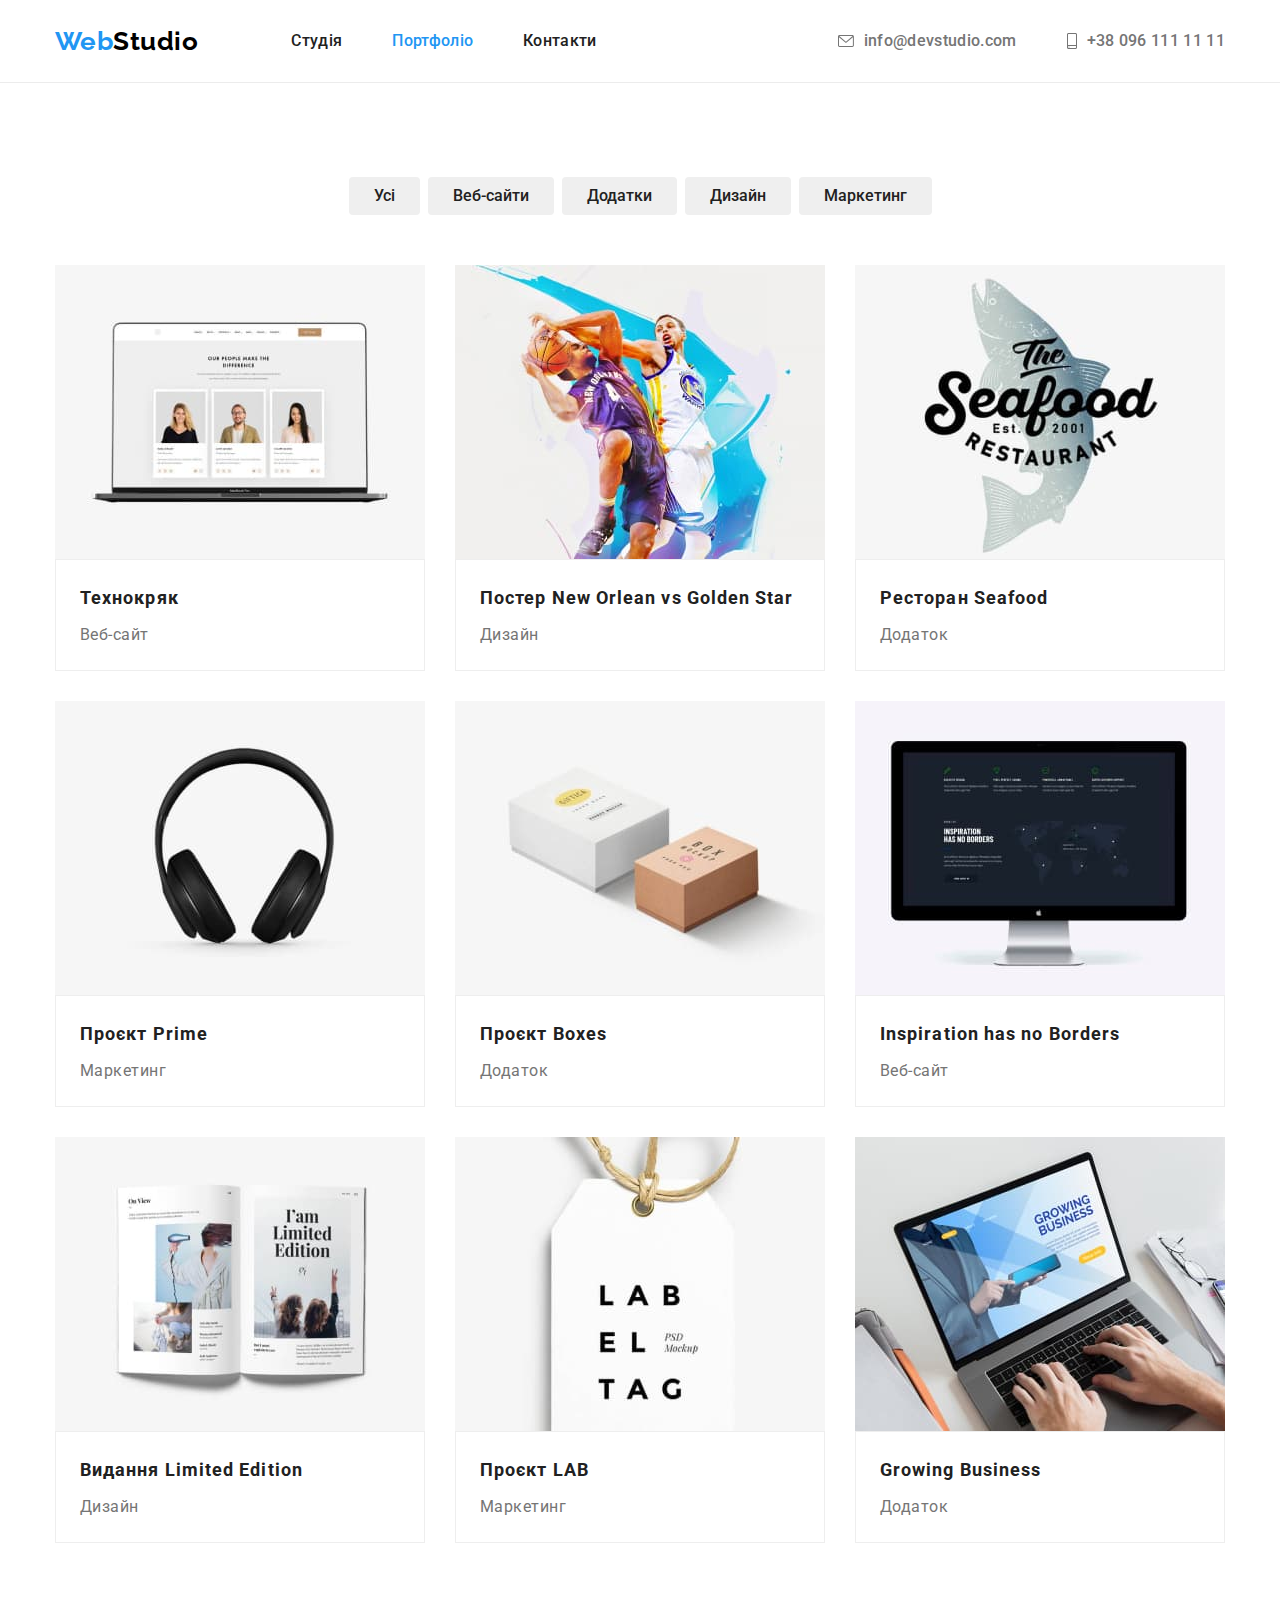
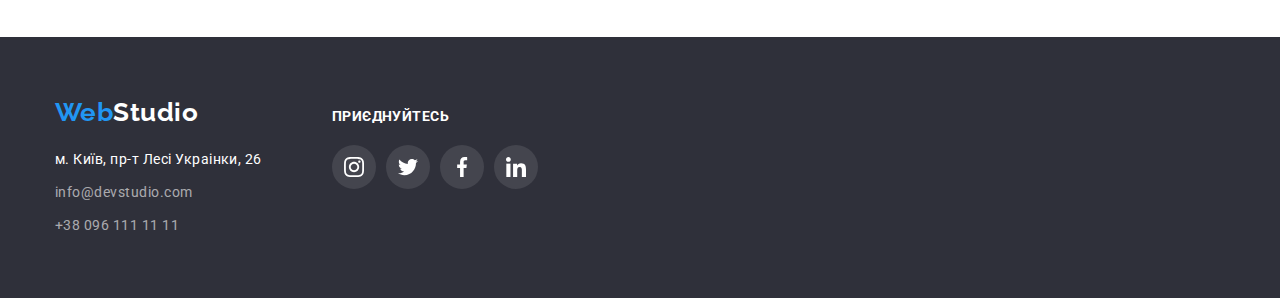
==== portfolio.html @ cd7bb786 "Update index.html file" ====
<!DOCTYPE html>
<html lang="en">
<head>
    <meta charset="UTF-8">
    <meta http-equiv="X-UA-Compatible" content="IE=edge">
    <meta name="viewport" content="width=device-width, initial-scale=1.0">
    <title>Document</title>
    <link rel="preconnect" href="https://fonts.googleapis.com">
    <link rel="preconnect" href="https://fonts.gstatic.com" crossorigin>
    <link href="https://fonts.googleapis.com/css2?family=Raleway:wght@700&family=Roboto:wght@400;500;700;900&display=swap"
        rel="stylesheet">
    <link rel="stylesheet" href="https://cdn.jsdelivr.net/npm/modern-normalize@1.1.0/modern-normalize.min.css">
    <link rel="stylesheet" href="./css/styles.css">
</head>
<body>
    <header class="page-header-portfolio">
        <div class="container header-box">
            <nav class="main-nav">
                <a href="./index.html" class="logo logo-header link">
                    Web<span>Studio</span>
                </a>
                <ul class="site-nav list">
                    <li class="item"><a href="./index.html" class="link">Студія</a></li>
                    <li class="item"><a href="./portfolio.html" class="link current">Портфоліо</a></li>
                    <li class="item"><a href="" class="link">Контакти</a></li>
                </ul>
            </nav>
            <ul class="auth-nav list">
                <li class="item">
                    <a href="mailto:info@devstudio.com" class="auth-nav-mail link">
                        <svg class="header-mail" width="16" height="12">
                            <use href="./images/icons.svg#icon-envelope"></use>
                        </svg>
                        info@devstudio.com
                    </a>
                </li>
            
                <li class="item">
                    <a href="tel:+380961111111" class="auth-nav-phone link">
                        <svg class="header-mail" width="10" height="16">
                            <use href="./images/icons.svg#icon-smartphone2x"></use>
                        </svg>
            
            
                        +38 096 111 11 11</a>
                </li>
            </ul>
        </div>
    </header>
    <main>
        <section class="portfolio-filter">
            <div class="container">   
            <ul class="list filter-list">
                <li class="filter-item"><button type="button" class="portfolio-buttons">Усі</button></li>
                <li class="filter-item"><button type="button" class="portfolio-buttons">Веб-сайти</button></li>
                <li class="filter-item"><button type="button" class="portfolio-buttons">Додатки</button></li>
                <li class="filter-item"><button type="button" class="portfolio-buttons">Дизайн</button></li>
                <li class="filter-item"><button type="button" class="portfolio-buttons">Маркетинг</button></li>
            </ul>
    
    <h1 class="hero-title visually-hidden">Наше портфоліо</h1>
    
        <ul class="list porfolio-box">
            <li class="portfolio-item">
                <a href="" class="link portfolio-link">
              <div class="portfolio-card-wrapper">
                    <img src="./images/technokrjak.jpg" alt="three-photos" width="370">
                    
                    <p class="overlay">Ресурс пропонує комплексні пропозиції з різним рівнем функціоналу та сервісів. Все це дозволить
                        відвідувачу отримати
                        вичерпні відомості про компанію чи приватну особу.</p>          
                </div>
                
                <div class="box-project">
                    <h2 class="portfolio-list">Технокряк</h2>
                <P class="portfolio-prodject">Веб-сайт</P>
                </div>
                </a>
            </li>
            <li class="portfolio-item">
                <a href="" class="link portfolio-link">
                <img src="./images/poster.jpg" alt="two-basketball-players" width="370">
                <div class="box-project">
                <h2 class="portfolio-list">Постер New Orlean vs Golden Star</h2>
                <P class="portfolio-prodject">Дизайн</P>
                </div>
                </a>
            </li>
            <li class="portfolio-item">
                <a href="" class="link portfolio-link">
                <img src="./images/logo-seafood.jpg" alt="logo-seafood" width="370">
                <div class="box-project">
                <h2 class="portfolio-list">Ресторан Seafood</h2>
                <P class="portfolio-prodject">Додаток</P>
                </div>
                </a>
            </li>
            <li class="portfolio-item">
                <a href="" class="link portfolio-link">
                <img src="./images/projeсt-prime.jpg" alt="headphones" width="370">
                <div class="box-project">
                <h2 class="portfolio-list">Проєкт Prime</h2>
                <P class="portfolio-prodject">Маркетинг</P>
                </div>
                </a>
            </li>
            <li class="portfolio-item">
                <a href="" class="link portfolio-link">
                <img src="./images/project-boxes.jpg" alt="two-boxes" width="370">
                <div class="box-project">
                <h2 class="portfolio-list">Проєкт Boxes</h2>
                <P class="portfolio-prodject">Додаток</P>
                </div>
                </a>
            </li>
            <li class="portfolio-item">
                <a href="" class="link portfolio-link">
                <img src="./images/no-borders.jpg" alt="computer-monitor" width="370">
                <div class="box-project">
                <h2 class="portfolio-list">Inspiration has no Borders</h2>
                <P class="portfolio-prodject">Веб-сайт</P>
                </div>
                </a>
            </li>
            <li class="portfolio-item">
                <a href="" class="link portfolio-link">
                <img src="./images/limited-edition.jpg" alt="computer-monitor" width="370">
                <div class="box-project">
                <h2 class="portfolio-list">Видання Limited Edition</h2>
                <P class="portfolio-prodject">Дизайн</P>
                </div>
                </a>
            </li>
            <li class="portfolio-item">
                <a href=""class="link portfolio-link">
                <img src="./images/project-lab.jpg" alt="label-lab-tag" width="370">
                <div class="box-project">
                <h2 class="portfolio-list">Проєкт LAB</h2>
                <P class="portfolio-prodject">Маркетинг</P>
                </div>
                </a>
            </li>
            <li class="portfolio-item">
                <a href="" class="link portfolio-link">
                <img src="./images/growing-business.jpg" alt="laptop" width="370">
                <div class="box-project">
                <h2 class="portfolio-list">Growing Business</h2>
                <P class="portfolio-prodject">Додаток</P>
                </div>
                </a>
            </li>
        </ul>
        </div>
    </section>
    </main>
    <footer class="page-footer">
        <div class="container footer-box">
            <div>
                <a href="./index.html" class="logo logo-footer link">
                    Web<span>Studio</span>
                </a>
                <address>
                    <ul class="list link">
                        <li class="adress-list"><a href="https://goo.gl/maps/CPtrU1FHBa2aNyZL9" target="_blank"
                                rel="noopener noreferrer nofollow" class="footer-contacts">м. Київ, пр-т Лесі
                                Украінки, 26</a></li>
                        <li class="adress-list"><a href="mailto:info@devstudio.com"
                                class="footer-list-contacts">info@devstudio.com</a></li>
                        <li><a href="tel:+380961111111" class="footer-list-contacts">+38 096 111 11 11</a></li>
                    </ul>
                </address>
            </div>
    
    
            <div class="footer-social">
                <p class="section-title-list call">Приєднуйтесь</p>
                <ul class="footer-social-list list">
                    <li class="footer-sicial-item">
                        <a href="" class="footer-social-link">
                            <svg class="footer-social-icon">
                                <use href="./images/icons.svg#icon-instagram-2"></use>
                            </svg>
    
                        </a>
                    </li>
                    <li class="footer-sicial-item">
                        <a href="" class="footer-social-link">
                            <svg class="footer-social-icon">
                                <use href="images/icons.svg#icon-twitter-2"></use>
                            </svg>
    
                        </a>
                    </li>
                    <li class="footer-sicial-item">
                        <a href="" class="footer-social-link">
                            <svg class="footer-social-icon">
                                <use href="./images/icons.svg#icon-facebook-2"></use>
                            </svg>
                        </a>
                    </li>
                    <li class="footer-sicial-item">
                        <a href="" class="footer-social-link">
                            <svg class="footer-social-icon">
                                <use href="./images/icons.svg#icon-linkedin-2"></use>
                            </svg>
                        </a>
                    </li>
    
                </ul>
            </div>
    
        </div>
    </footer>
    
</body>
</html>
---- css/styles.css ----
:root {
    --basic-color: #757575;
    --second-color: #212121;
    --accent-color: #2196F3;
    --white-color: #ffffff;
}

.list {
    list-style: none;
}
.link {
    text-decoration: none;
}

img {
    display: block;
}
h1,
h2,
h3,
h4,
p {
    margin-top: 0;
    margin-bottom: 0;
}
ul,
ol {
    margin-top: 0;
    margin-bottom: 0;
    padding-left: 0;
}
button {
    cursor: pointer;
}
.header-mail {
    margin-right: 10px;
    /*fill: var(--basic-color); */

}
.header-mail:hover,
.header-mail:focus {
    fill: var(--accent-color);
}
/* Main-nav*/
.container {
    width: 1200px;
    padding-left: 15px;
    padding-right: 15px;
    margin-left: auto;
    margin-right: auto;
}
.main-nav {
    display: flex;
    align-items: center;

}
body {
    font-size: 16px;
    font-family: 'Roboto', sans-serif;
    letter-spacing: 0.03em;
    background-color: var(--white-color);
    }
.logo {
        
        
        font-family: 'Raleway', sans-serif;
        font-weight: 700;
        font-size: 26px;
        line-height: 1.19;
        /* identical to box height */
    
        color: var(--accent-color); 
}
.logo-header {
        margin-right: 93px;
        padding-top: 24px;
        padding-bottom: 24px;
}
.logo span {
    color: #000000;
}
.page-header {
        border-bottom: 1px solid #ECECEC;
        /*padding-top: 0px;
        padding-bottom: 0px;   */
}
.portfolio-filter {
    padding-top: 94px;
    padding-bottom: 94px;
}
.page-header-portfolio {
    border-bottom: 1px solid #ECECEC;  
}
/* Site nav */
.header-box {
    display: flex;
    justify-content: space-between;
    align-items: center;
   /* border-bottom: 1px solid #ECECEC; */
}
.site-nav {
    display: flex;
    align-items: center;
}
.site-nav .item:not(:last-child) {
        margin-right: 50px;
}
/*.site-nav .item{
    display: block;
    padding-top: 8px;
    padding-bottom: 8px;
}*/

.site-nav .link {
        display: block;
        padding-top: 32px;
        padding-bottom: 32px;
        font-weight: 500;
        line-height: 1.14;
        letter-spacing: 0.02em;
        color: var(--second-color);
}
.site-nav .link:hover,
.site-nav .link:focus{
    color: var(--accent-color);
}
/* Site auth-nav */
.auth-nav {
    display: flex;
   }
.auth-nav .item + .item{
    margin-left: 50px;
}

/*.auth-nav .item {
    padding-top: 32px;
    padding-bottom: 32px;
} */
.auth-nav-mail,
.auth-nav-phone{
        display: inline-flex;
        align-items: center;
        padding-top: 32px;
        padding-bottom: 32px;
        font-weight: 500;
        line-height: 16px;
        letter-spacing: 0.02em;
        color: var(--basic-color);
        fill: currentColor;
        
}
.auth-nav-mail:hover,
.auth-nav-mail:focus {
    color: var(--accent-color);
}
.auth-nav-phone:hover,
.auth-nav-phone:focus {
    color: var(--accent-color);
}

.site-nav .current {
        color: var(--accent-color);
}
       
/*  Hero */
.visually-hidden {
    position: absolute;
    white-space: nowrap;
    width: 1px;
    height: 1px;
    overflow: hidden;
    border: 0;
    padding: 0;
    clip: rect(0 0 0 0);
    clip-path: inset(50%);
    margin: -1px;
}
.filter {
        display: block;
        padding-top: 94px;
        padding-bottom: 94px;
}
.filter-list {
        display: flex;
        /*padding-top: 94px; */
        margin-left: auto;
        margin-left: auto;
        margin-bottom: 50px;
        align-items: center;
        justify-content: center;
}
.filter-item:not(:last-child) {
    margin-right: 8px;
    

}
/*.filter-item {
        /*padding: 6px 25px; */


.portfolio-buttons {
        border: none;
        border-radius: 4px;
        padding: 6px 25px;
        font-family: 'Roboto', sans-serif;
        font-weight: 500;
        font-size: 16px;
        line-height: 1.62;
        /* identical to box height, or 162% */
        box-sizing: border-box;
        text-align: center;  
        color: var(--second-color);
}
.portfolio-buttons:hover,
.portfolio-buttons:focus{
    color: var(--white-color);
    background-color: var(--accent-color);
    box-shadow: 0px 2px 0px 0px rgba(0, 0, 0, 0.25);
}
.porfolio-box {
            display: flex;
            flex-wrap: wrap;
            gap: 30px;
}
.box-project {
        padding: 20px 24px;
        border: 1px solid rgba(238, 238, 238, 1);
}

.portfolio-list {
            margin-bottom: 4px;
            font-family: 'Roboto', sans-serif;
            font-weight: 700;
            font-size: 18px;
            line-height: 2.0;
            /* identical to box height, or 200% */
        
            letter-spacing: 0.06em;
        
            color: var(--second-color);
}
.portfolio-prodject {
    font-family: 'Roboto', sans-serif;
        font-weight: 400;
        font-size: 16px;
        line-height: 1.88;
        /* identical to box height, or 188% */
    
        color: var(--basic-color);

}
.porfolio-box .portfolio-project {
    font-size: 16px;
    color: #757575;
}
.portfolio-link {
    display: block;
    box-sizing: border-box;
}
.portfolio-link:hover,
.portfolio-link:focus {
    color: var(--white-color);
       /* background-color: var(--accent-color); */
        
        box-shadow: 2px 2px 0px 0px rgba(238, 238, 238, 1);

}
.portfolio-item {
    display: block;
   
    
}


.portfolio-card-wrapper,
.box-project {
    display: block;
    
}
.portfolio-card-wrapper {
    position: relative;
    overflow: hidden;
}
.overlay {
    position: absolute;
        height: 100%;
        width: 100%;
        top: 0;
        left: 0;
        overflow: auto;
        background-color: rgba(33, 150, 243, 0.9);
        color: var(--white-color);
        padding: 63px 24px;
        transform: translateY(100%);
        transition: transform 250ms linear;
}
.portfolio-link .overlay:hover,
.portfolio-link .overlay:focus {
    transform: translateY(0);
}
.hero-box {
        display: block;
        margin-left: auto;
        margin-right: auto;
        width: 1600px;
        padding-top: 200px;
        padding-bottom: 200px;
        background-image:linear-gradient(rgba(47, 48, 58, 0.4), rgba(47, 48, 58, 0.4)), url(../images/img-bg.jpg);
        background-size: cover;
        background-color: #C4C4C4;
        }
.hero-title {
    margin-bottom: 30px;
    font-weight: 900;
    font-size: 44px;
    line-height: 1.36;
        /* or 136% */
    
        text-align: center;
        letter-spacing: 0.06em;
        text-transform: uppercase;
        color:var(--white-color);
}
.hero-button {
   display: block;
    width: 216px;
    height: 50px;
    border: none;
    border-radius: 4px;
    margin-left: auto;
    margin-right: auto;
    font-family: 'Roboto', sans-serif;
    font-weight: 700;
    font-size: 16px;
    line-height: 1.88;
        /* identical to box height, or 188% */
    
    background-color: var(--accent-color);
    color: var(--white-color);
}
.hero-button:hover,
.hero-button:focus {
    background: #188CE8;
    color: var(--white-color);
}
/*.our-benefits-item {
    width: 270px;
    height: 120px;
    background-color: #F5F4FA;
}   */
.benefit-icon {
    display: flex;
    align-items: center;
    justify-content: center;
    width: 270px;
    height: 120px;
    margin-bottom: 30px;
    background: #F5F4FA;
    border-radius: 4px;
}
.our-benefits {
    display: flex;
    align-items: center;
    justify-content: center;
    column-gap: 30px;
}
.our-benefits-icon {
    align-items: center;
    justify-content: center;
    display: flex;
    width: 70px;
    height: 70px;
}
.benefits {
    display: flex;
    padding-top: 94px;
    padding-bottom: 94px;
}
.benefits-list {
    display: flex;
    
}
.benefits-list .benefits-item:not(:last-child) {
    margin-right: 30px;
}
/*.benefits-item {
    width: 270px;*/
}
.section-title-list {
        margin-bottom: 10px;
}
.activity {
    padding-top: 0;
   padding-bottom: 94px;
}
.section-title {
    /*margin-top: 94px;*/
        margin-bottom: 50px;
        font-weight: 700;
        font-size: 36px;
        line-height: 1.17;
        text-align: center;  
        color: var(--second-color);
}
.section-title-list {
        
        font-weight: 700;
        font-size: 14px;
        line-height: 1.14;
        letter-spacing: 0.03em;
        text-transform: uppercase;
        color: var(--second-color);
}
.section-title-text {
        margin-bottom: 16px;
        font-weight: 400;
        line-height: 1.71;
        /* or 171% */   
        color: var(--basic-color);
}
.section-list {
    display: flex;
}
.section-list .section-item:not(:last-child) {
    margin-right: 32px;
}

.team {
    padding-top: 94px;
    padding-bottom: 94px;
}
.our-team {
    background-color: #F5F4FA;;
    
}
.team-list {
    display: flex;
    
}
.team-item:not(:last-child) {
    margin-right: 32px;
}
.team-item {
    border-top: 1px solid #eeeeee;
    border-right: 1px solid #eeeeee;
    border-bottom: 1px solid #eeeeee;
    border-left: 1px solid #eeeeee;
    background: #FFFFFF;
    border-radius: 0px 0px 4px 4px;
    box-shadow: 0px 1px 3px rgba(0, 0, 0, 0.12), 0px 1px 1px rgba(0, 0, 0, 0.14), 0px 2px 1px rgba(0, 0, 0, 0.2);
}
.team-item .team-title-list {
    font-size: 16px;
    margin-bottom: 10px;
}

.team-member {
    font-size: 16px;
    text-align: center;
    padding: 30px;
}
.team-title-list {
    margin-bottom: 10px; 
}
.social-list {
    display: flex;
    justify-content: center;
    column-gap: 10px;
    background-color: #FFFFFF;
}
.social-list-link {
    display: flex;
    align-items: center;
    justify-content: center;
    width: 44px;
    height: 44px;
    border-radius: 50%;
}
.social-list-link:hover,
.social-list-link:focus {
    background-color: var(--accent-color);

}
.social-list-link:hover .social-list-icon,
.social-list-link:focus .social-list-icon {
    fill:var(--white-color);
}
.our-clients {
    padding-top: 94px;
    padding-bottom: 94px;
}

.clients-list {
    display: flex;
    justify-content: center;
    column-gap: 30px;

}
.social-list-icon {
    width: 20px;
    height: 20px;
    fill: #AFB1B8;
}
.client-list-link {
    display: flex;
    width: 100%;
    height: 100%;
    align-items: center;
    justify-content: center;
    border: 1px solid #AFB1B8;
    border-radius: 4px 4px 4px 4px;
    fill: #AFB1B8;
   
}
.client-list-link:hover,
.client-list-link:focus {
    border-color: var(--accent-color);
    fill: var(--accent-color);
}
.client-list-item {
    display: flex;
    width: 172px;
    height: 92px;
    align-items: center;
    justify-content: center;
    
}

.client-list-icon {
    display: flex;
    /*fill: #AFB1B8; */
    width: 106px;
    height: 60px;
}
/*.client-list-icon:hover,
.client-list-icon:focus {
    fill: var(--accent-color);
} */


.page-footer {
    padding-top: 60px;
    padding-bottom: 60px;
    background-color: #2F303A;
}
.logo-footer {
    display: inline-block;
    margin-bottom: 20px;
}
.footer-box {
    display: flex;
    align-items: baseline;
    
}
.page-footer span {
    color: var(--white-color);
}
.footer-contacts {
        
        text-decoration: none;
        font-style: normal;
        font-weight: 400;
        line-height: 1.71;
        /* or 171% */
        color: var(--white-color);
}
.footer-list-contacts {
       
        text-decoration: none;
        font-style: normal;
        font-size: 14px;
        font-weight: 400;
        line-height: 1.71;
        /* or 171% */
        color: rgba(255, 255, 255, 0.6);
}
.adress-list {
    margin-bottom: 9px;
    font-size: 14px;
}
.footer-social-list {
    display: flex;
    justify-content: center;
    column-gap: 10px;
}
.footer-social-link {
    display: flex;
    align-items: center;
    justify-content: center;
    width: 44px;
    height: 44px;
    border-radius: 50%;
    background: rgba(255, 255, 255, 0.1);
}
.footer-social-link:hover,
.footer-social-link:focus {
    background-color: #188CE8;
}
.footer-social-icon {
    width: 20px;
    height: 20px;
    fill: var(--white-color);
}
.page-footer {
    display: flex; 
}
.footer-social {
    margin-left: 70px;
   /* padding-top: 10px; */
    
    align-items: center;
    justify-content: left;  
}
.call {
    margin-bottom: 20px;
    font-family: 'Roboto';
        font-style: normal;
        font-weight: 700;
        font-size: 14px;
        line-height: 1.14;
        letter-spacing: 0.03em;
        
    
        color: #FFFFFF;
}
.icon {
    display: inline-flex;
    align-items: center;
    width: 16px;
    height: 12px;
    margin-right: 10px;
    background-color:#FFFFFF;
    background-image: url(../images/envelope.svg);
}
.icon:hover,
.icon:focus {
    fill: var(--accent-color);
}
.icon-phon {
    display: inline-flex;
    align-items: center;
    width: 10px;
    height: 16px;
    margin-right: 10px;
    background-color: #FFFFFF;
    background-image: url(../images/smartphone@2x.svg);
}
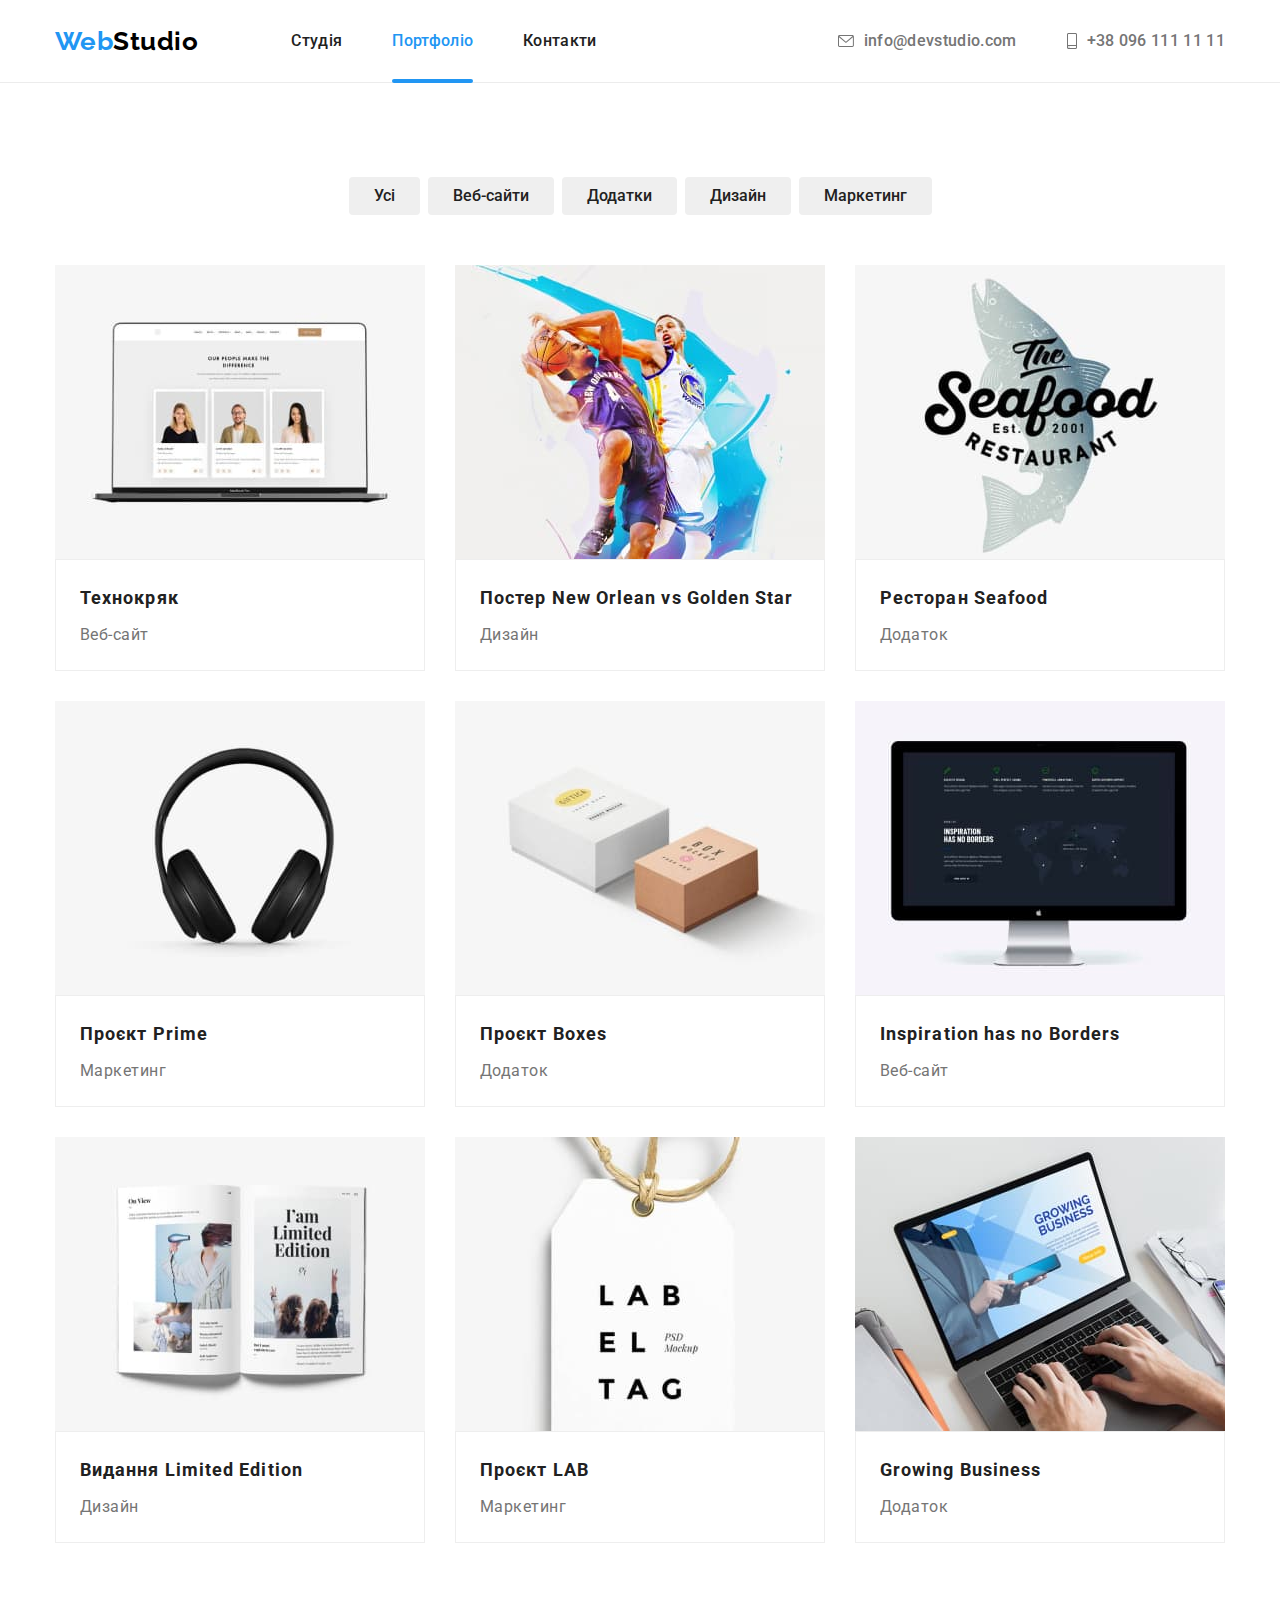
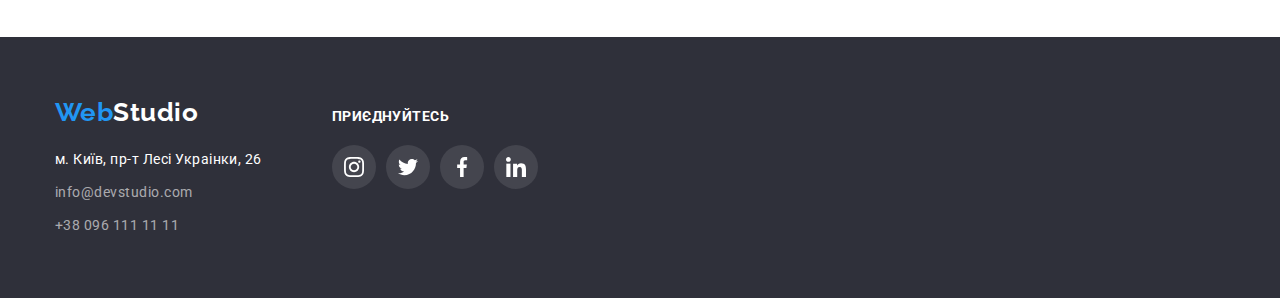
==== commit 7e8bb9c8: "update index.html file" ====
--- a/portfolio.html
+++ b/portfolio.html
@@ -20,8 +20,11 @@
                     Web<span>Studio</span>
                 </a>
                 <ul class="site-nav list">
-                    <li class="item"><a href="./index.html" class="link">Студія</a></li>
-                    <li class="item"><a href="./portfolio.html" class="link current">Портфоліо</a></li>
+                    <li class="item"><a href="./index.html" class="link ">Студія</a></li>
+                    <li class="item">
+                        <div class="line-box"><a href="./portfolio.html" class="link current">Портфоліо</a>
+                        </div>
+                    </li>
                     <li class="item"><a href="" class="link">Контакти</a></li>
                 </ul>
             </nav>
@@ -66,7 +69,7 @@
               <div class="portfolio-card-wrapper">
                     <img src="./images/technokrjak.jpg" alt="three-photos" width="370">
                     
-                    <p class="overlay">Ресурс пропонує комплексні пропозиції з різним рівнем функціоналу та сервісів. Все це дозволить
+                        <p class="overlay">Ресурс пропонує комплексні пропозиції з різним рівнем функціоналу та сервісів. Все це дозволить
                         відвідувачу отримати
                         вичерпні відомості про компанію чи приватну особу.</p>          
                 </div>
@@ -79,7 +82,12 @@
             </li>
             <li class="portfolio-item">
                 <a href="" class="link portfolio-link">
-                <img src="./images/poster.jpg" alt="two-basketball-players" width="370">
+                    <div class="portfolio-card-wrapper">
+                        <img src="./images/poster.jpg" alt="two-basketball-players" width="370">
+                            <p class="overlay">Ресурс пропонує комплексні пропозиції з різним рівнем функціоналу та сервісів. Все це дозволить
+                            відвідувачу отримати
+                            вичерпні відомості про компанію чи приватну особу.</p>
+                    </div>
                 <div class="box-project">
                 <h2 class="portfolio-list">Постер New Orlean vs Golden Star</h2>
                 <P class="portfolio-prodject">Дизайн</P>
@@ -88,7 +96,12 @@
             </li>
             <li class="portfolio-item">
                 <a href="" class="link portfolio-link">
-                <img src="./images/logo-seafood.jpg" alt="logo-seafood" width="370">
+                    <div class="portfolio-card-wrapper">
+                        <img src="./images/logo-seafood.jpg" alt="logo-seafood" width="370">
+                            <p class="overlay">Ресурс пропонує комплексні пропозиції з різним рівнем функціоналу та сервісів. Все це дозволить
+                            відвідувачу отримати
+                            вичерпні відомості про компанію чи приватну особу.</p>
+                    </div>
                 <div class="box-project">
                 <h2 class="portfolio-list">Ресторан Seafood</h2>
                 <P class="portfolio-prodject">Додаток</P>
@@ -97,7 +110,12 @@
             </li>
             <li class="portfolio-item">
                 <a href="" class="link portfolio-link">
-                <img src="./images/projeсt-prime.jpg" alt="headphones" width="370">
+                    <div class="portfolio-card-wrapper">
+                        <img src="./images/projeсt-prime.jpg" alt="headphones" width="370">
+                            <p class="overlay">Ресурс пропонує комплексні пропозиції з різним рівнем функціоналу та сервісів. Все це дозволить
+                            відвідувачу отримати
+                            вичерпні відомості про компанію чи приватну особу.</p>
+                    </div>
                 <div class="box-project">
                 <h2 class="portfolio-list">Проєкт Prime</h2>
                 <P class="portfolio-prodject">Маркетинг</P>
@@ -106,7 +124,12 @@
             </li>
             <li class="portfolio-item">
                 <a href="" class="link portfolio-link">
+                    <div class="portfolio-card-wrapper">
                 <img src="./images/project-boxes.jpg" alt="two-boxes" width="370">
+                <p class="overlay">Ресурс пропонує комплексні пропозиції з різним рівнем функціоналу та сервісів. Все це дозволить
+                    відвідувачу отримати
+                    вичерпні відомості про компанію чи приватну особу.</p>
+                    </div>
                 <div class="box-project">
                 <h2 class="portfolio-list">Проєкт Boxes</h2>
                 <P class="portfolio-prodject">Додаток</P>
@@ -115,7 +138,12 @@
             </li>
             <li class="portfolio-item">
                 <a href="" class="link portfolio-link">
+                    <div class="portfolio-card-wrapper">
                 <img src="./images/no-borders.jpg" alt="computer-monitor" width="370">
+                <p class="overlay">Ресурс пропонує комплексні пропозиції з різним рівнем функціоналу та сервісів. Все це дозволить
+                    відвідувачу отримати
+                    вичерпні відомості про компанію чи приватну особу.</p>
+                </div>
                 <div class="box-project">
                 <h2 class="portfolio-list">Inspiration has no Borders</h2>
                 <P class="portfolio-prodject">Веб-сайт</P>
@@ -124,7 +152,12 @@
             </li>
             <li class="portfolio-item">
                 <a href="" class="link portfolio-link">
+                    <div class="portfolio-card-wrapper">
                 <img src="./images/limited-edition.jpg" alt="computer-monitor" width="370">
+                <p class="overlay">Ресурс пропонує комплексні пропозиції з різним рівнем функціоналу та сервісів. Все це дозволить
+                    відвідувачу отримати
+                    вичерпні відомості про компанію чи приватну особу.</p>
+                </div>
                 <div class="box-project">
                 <h2 class="portfolio-list">Видання Limited Edition</h2>
                 <P class="portfolio-prodject">Дизайн</P>
@@ -132,8 +165,13 @@
                 </a>
             </li>
             <li class="portfolio-item">
+                <div class="portfolio-card-wrapper">
                 <a href=""class="link portfolio-link">
                 <img src="./images/project-lab.jpg" alt="label-lab-tag" width="370">
+                <p class="overlay">Ресурс пропонує комплексні пропозиції з різним рівнем функціоналу та сервісів. Все це дозволить
+                    відвідувачу отримати
+                    вичерпні відомості про компанію чи приватну особу.</p>
+                </div>
                 <div class="box-project">
                 <h2 class="portfolio-list">Проєкт LAB</h2>
                 <P class="portfolio-prodject">Маркетинг</P>
@@ -142,7 +180,12 @@
             </li>
             <li class="portfolio-item">
                 <a href="" class="link portfolio-link">
+                    <div class="portfolio-card-wrapper">
                 <img src="./images/growing-business.jpg" alt="laptop" width="370">
+                <p class="overlay">Ресурс пропонує комплексні пропозиції з різним рівнем функціоналу та сервісів. Все це дозволить
+                    відвідувачу отримати
+                    вичерпні відомості про компанію чи приватну особу.</p>
+                </div>
                 <div class="box-project">
                 <h2 class="portfolio-list">Growing Business</h2>
                 <P class="portfolio-prodject">Додаток</P>
--- a/css/styles.css
+++ b/css/styles.css
@@ -4,6 +4,7 @@
     --second-color: #212121;
     --accent-color: #2196F3;
     --white-color: #ffffff;
+    --transition-dur-and-func: 250ms cubic-bezier(0.4, 0, 0.2, 1);
 }
 
 .list {
@@ -35,13 +36,9 @@
 }
 .header-mail {
     margin-right: 10px;
-    /*fill: var(--basic-color); */
-
-}
-.header-mail:hover,
-.header-mail:focus {
-    fill: var(--accent-color);
-}
+    
+}
+
 /* Main-nav*/
 .container {
     width: 1200px;
@@ -82,8 +79,7 @@
 }
 .page-header {
         border-bottom: 1px solid #ECECEC;
-        /*padding-top: 0px;
-        padding-bottom: 0px;   */
+       
 }
 .portfolio-filter {
     padding-top: 94px;
@@ -106,11 +102,21 @@
 .site-nav .item:not(:last-child) {
         margin-right: 50px;
 }
-/*.site-nav .item{
-    display: block;
-    padding-top: 8px;
-    padding-bottom: 8px;
-}*/
+.line-box {
+    position: relative;
+}
+.current::after {
+    position: absolute;
+    content: "";
+    bottom: -1px;
+    right: 0;
+     width: 100%;
+    height: 4px;
+    background-color: var(--accent-color);
+    border-radius: 2px;
+    
+    
+}
 
 .site-nav .link {
         display: block;
@@ -120,6 +126,7 @@
         line-height: 1.14;
         letter-spacing: 0.02em;
         color: var(--second-color);
+        transition: color var(--transition-dur-and-func);
 }
 .site-nav .link:hover,
 .site-nav .link:focus{
@@ -133,10 +140,6 @@
     margin-left: 50px;
 }
 
-/*.auth-nav .item {
-    padding-top: 32px;
-    padding-bottom: 32px;
-} */
 .auth-nav-mail,
 .auth-nav-phone{
         display: inline-flex;
@@ -148,6 +151,7 @@
         letter-spacing: 0.02em;
         color: var(--basic-color);
         fill: currentColor;
+        transition: color var(--transition-dur-and-func);
         
 }
 .auth-nav-mail:hover,
@@ -211,6 +215,8 @@
         box-sizing: border-box;
         text-align: center;  
         color: var(--second-color);
+        transition: color var(--transition-dur-and-func), background-color var(--transition-dur-and-func), box-shadow var(--transition-dur-and-func);
+        
 }
 .portfolio-buttons:hover,
 .portfolio-buttons:focus{
@@ -257,13 +263,17 @@
 .portfolio-link {
     display: block;
     box-sizing: border-box;
+    transition: box-shadow var(--transition-dur-and-func);
 }
 .portfolio-link:hover,
 .portfolio-link:focus {
     color: var(--white-color);
        /* background-color: var(--accent-color); */
         
-        box-shadow: 2px 2px 0px 0px rgba(238, 238, 238, 1);
+        box-shadow: 0px 1px 1px rgba(0, 0, 0, 0.12),
+            0px 4px 4px rgba(0, 0, 0, 0.06),
+            1px 4px 6px rgba(0, 0, 0, 0.16);
+        
 
 }
 .portfolio-item {
@@ -284,7 +294,7 @@
 }
 .overlay {
     position: absolute;
-        height: 100%;
+        height: 101%;
         width: 100%;
         top: 0;
         left: 0;
@@ -294,10 +304,18 @@
         padding: 63px 24px;
         transform: translateY(100%);
         transition: transform 250ms linear;
-}
-.portfolio-link .overlay:hover,
-.portfolio-link .overlay:focus {
-    transform: translateY(0);
+        font-family: 'Roboto';
+        font-style: normal;
+        font-weight: 400;
+        font-size: 18px;
+        line-height: 1.56;
+            /* or 156% */
+        
+        letter-spacing: 0.03em;
+}
+.portfolio-link:hover .overlay,
+.portfolio-link:focus .overlay {
+    transform: translateY(0%);
 }
 .hero-box {
         display: block;
@@ -338,17 +356,14 @@
     
     background-color: var(--accent-color);
     color: var(--white-color);
+    transition: background-color var(--transition-dur-and-func);
 }
 .hero-button:hover,
 .hero-button:focus {
     background: #188CE8;
     color: var(--white-color);
 }
-/*.our-benefits-item {
-    width: 270px;
-    height: 120px;
-    background-color: #F5F4FA;
-}   */
+
 .benefit-icon {
     display: flex;
     align-items: center;
@@ -384,11 +399,10 @@
 .benefits-list .benefits-item:not(:last-child) {
     margin-right: 30px;
 }
-/*.benefits-item {
-    width: 270px;*/
-}
+
 .section-title-list {
-        margin-bottom: 10px;
+    margin-bottom: 10px;
+    margin-top: 0px;
 }
 .activity {
     padding-top: 0;
@@ -413,7 +427,7 @@
         color: var(--second-color);
 }
 .section-title-text {
-        margin-bottom: 16px;
+        /*margin-bottom: 16px; *
         font-weight: 400;
         line-height: 1.71;
         /* or 171% */   
@@ -424,6 +438,28 @@
 }
 .section-list .section-item:not(:last-child) {
     margin-right: 32px;
+}
+.discription-box {
+    position: relative;
+}
+.discription-box-text {
+    position: absolute;
+    bottom: 0;
+    left: 0;
+    color: var(--white-color);
+    background-color: rgba(47, 48, 58, 0.8);
+    width: 100%;
+    padding-top: 27px;
+    padding-bottom: 27px;
+
+    font-family: 'Roboto';
+        font-style: normal;
+        font-weight: 700;
+        font-size: 14px;
+        line-height: 1,14px;
+        text-align: center;
+        letter-spacing: 0.03em;
+        text-transform: uppercase;
 }
 
 .team {
@@ -476,6 +512,7 @@
     width: 44px;
     height: 44px;
     border-radius: 50%;
+    transition: background-color var(--transition-dur-and-func);
 }
 .social-list-link:hover,
 .social-list-link:focus {
@@ -501,6 +538,7 @@
     width: 20px;
     height: 20px;
     fill: #AFB1B8;
+    transition: fill var(--transition-dur-and-func);
 }
 .client-list-link {
     display: flex;
@@ -511,6 +549,7 @@
     border: 1px solid #AFB1B8;
     border-radius: 4px 4px 4px 4px;
     fill: #AFB1B8;
+    transition: border-color var(--transition-dur-and-func), fill var(--transition-dur-and-func);
    
 }
 .client-list-link:hover,
@@ -533,10 +572,7 @@
     width: 106px;
     height: 60px;
 }
-/*.client-list-icon:hover,
-.client-list-icon:focus {
-    fill: var(--accent-color);
-} */
+
 
 
 .page-footer {
@@ -592,6 +628,7 @@
     height: 44px;
     border-radius: 50%;
     background: rgba(255, 255, 255, 0.1);
+    transition: background-color var(--transition-dur-and-func);
 }
 .footer-social-link:hover,
 .footer-social-link:focus {
@@ -646,4 +683,42 @@
     background-color: #FFFFFF;
     background-image: url(../images/smartphone@2x.svg);
 }
-
+.backdrop {
+    position: fixed;
+    top: 0;
+    left: 0;
+    z-index: 100;
+    width: 100%;
+    height: 100%;
+    background-color: rgba(0, 0, 0, 0.2);
+    transition: opacity 500ms ease, visibility 500ms ease;
+}
+.backdrop.is-hidden {
+    visibility: hidden;
+    opacity: 0;
+    pointer-events: none;
+}
+.modal {
+    position: absolute;
+    top: 50%;
+    left: 50%;
+    transform: translate(-50%, -50%);
+    width: 528px;
+    height: 581px;
+    background-color: rgba(255, 255, 255, 1);
+}
+.modal-close-btn {
+    position: absolute;
+    top: 8px;
+    right: 8px;
+    display: flex;
+    align-items: center;
+    justify-content: center;
+    width: 30px;
+    height: 30px;
+    border-radius: 50%;
+    padding: 0px;
+    background-color: transparent;
+    border: 1px solid rgba(0, 0, 0, 0.1);
+}
+
